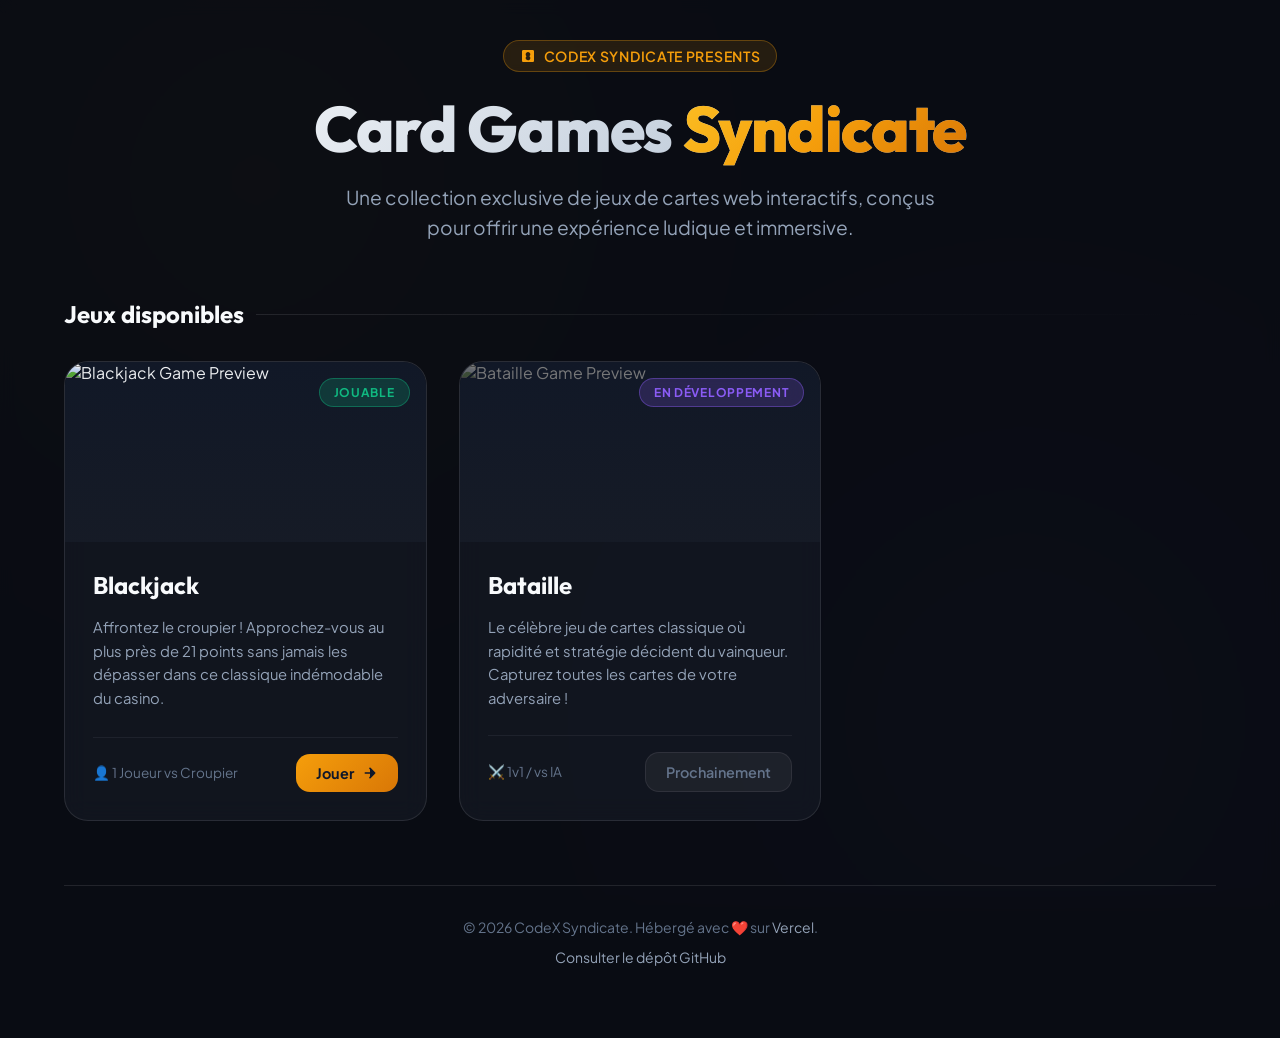
==== index.html @ cb8a07fa "Switch site hosting from Pages to Vercel Removes the GitHub Pages Jekyll deployment workflow and add" ====
<!DOCTYPE html>
<html lang="fr">

<head>
    <meta charset="UTF-8">
    <meta name="viewport" content="width=device-width, initial-scale=1.0">
    <title>Card Games Syndicate - Arcade de Jeux de Cartes</title>
    <meta name="description"
        content="Découvrez une collection de jeux de cartes captivants en ligne : Blackjack, Bataille, Orlog et plus encore. Jouez directement dans votre navigateur.">
    <meta name="theme-color" content="#0d1117">

    <!-- Google Fonts -->
    <link rel="preconnect" href="https://fonts.googleapis.com">
    <link rel="preconnect" href="https://fonts.gstatic.com" crossorigin>
    <link
        href="https://fonts.googleapis.com/css2?family=Outfit:wght@300;400;600;700;800&family=Plus+Jakarta+Sans:wght@400;500;600;700&display=swap"
        rel="stylesheet">

    <!-- Favicon -->
    <link rel="shortcut icon" href="images/blackjack.png" type="image/png">

    <style>
        :root {
            --bg-primary: #0a0d14;
            --bg-card: rgba(22, 27, 38, 0.65);
            --bg-card-hover: rgba(30, 38, 54, 0.85);
            --accent-gold: #f59e0b;
            --accent-gold-glow: rgba(245, 158, 11, 0.35);
            --accent-emerald: #10b981;
            --accent-purple: #8b5cf6;
            --accent-cyan: #06b6d4;
            --text-primary: #f8fafc;
            --text-secondary: #94a3b8;
            --text-muted: #64748b;
            --border-glass: rgba(255, 255, 255, 0.1);
            --border-highlight: rgba(245, 158, 11, 0.4);
            --radius-xl: 24px;
            --radius-md: 14px;
            --radius-sm: 8px;
            --font-title: 'Outfit', -apple-system, BlinkMacSystemFont, sans-serif;
            --font-body: 'Plus Jakarta Sans', -apple-system, BlinkMacSystemFont, sans-serif;
        }

        * {
            box-sizing: border-box;
            margin: 0;
            padding: 0;
        }

        body {
            background-color: var(--bg-primary);
            background-image:
                radial-gradient(circle at 20% 20%, rgba(245, 158, 11, 0.08) 0%, transparent 40%),
                radial-gradient(circle at 80% 80%, rgba(139, 92, 246, 0.08) 0%, transparent 40%),
                url('images/background.jpg');
            background-size: cover;
            background-position: center;
            background-attachment: fixed;
            color: var(--text-primary);
            font-family: var(--font-body);
            min-height: 100vh;
            display: flex;
            flex-direction: column;
            align-items: center;
            position: relative;
            overflow-x: hidden;
        }

        body::before {
            content: '';
            position: absolute;
            top: 0;
            left: 0;
            right: 0;
            bottom: 0;
            background: rgba(10, 13, 20, 0.82);
            backdrop-filter: blur(8px);
            -webkit-backdrop-filter: blur(8px);
            z-index: 0;
        }

        .container {
            width: 100%;
            max-width: 1200px;
            padding: 2.5rem 1.5rem;
            z-index: 1;
            display: flex;
            flex-direction: column;
            min-height: 100vh;
        }

        /* Header */
        header {
            text-align: center;
            margin-bottom: 3.5rem;
            animation: fadeInDown 0.8s ease-out;
        }

        .logo-badge {
            display: inline-flex;
            align-items: center;
            gap: 8px;
            padding: 6px 16px;
            background: rgba(245, 158, 11, 0.12);
            border: 1px solid rgba(245, 158, 11, 0.3);
            border-radius: 100px;
            color: var(--accent-gold);
            font-size: 0.875rem;
            font-weight: 600;
            letter-spacing: 0.05em;
            text-transform: uppercase;
            margin-bottom: 1.25rem;
            backdrop-filter: blur(4px);
        }

        .logo-badge svg {
            width: 16px;
            height: 16px;
            fill: currentColor;
        }

        h1 {
            font-family: var(--font-title);
            font-size: clamp(2.5rem, 5vw, 4rem);
            font-weight: 800;
            line-height: 1.15;
            background: linear-gradient(135deg, #ffffff 0%, #cbd5e1 50%, #94a3b8 100%);
            -webkit-background-clip: text;
            -webkit-text-fill-color: transparent;
            margin-bottom: 1rem;
            letter-spacing: -0.02em;
        }

        h1 span {
            background: linear-gradient(135deg, #fbbf24 0%, #f59e0b 50%, #d97706 100%);
            -webkit-background-clip: text;
            -webkit-text-fill-color: transparent;
        }

        .subtitle {
            color: var(--text-secondary);
            font-size: clamp(1rem, 2vw, 1.2rem);
            max-width: 600px;
            margin: 0 auto;
            line-height: 1.6;
        }

        /* Main Grid */
        main {
            flex: 1;
            display: flex;
            flex-direction: column;
            gap: 2rem;
        }

        .section-title {
            font-family: var(--font-title);
            font-size: 1.5rem;
            font-weight: 700;
            display: flex;
            align-items: center;
            gap: 12px;
            color: var(--text-primary);
        }

        .section-title::after {
            content: '';
            flex: 1;
            height: 1px;
            background: linear-gradient(90deg, var(--border-glass), transparent);
        }

        .games-grid {
            display: grid;
            grid-template-columns: repeat(auto-fill, minmax(320px, 1fr));
            gap: 2rem;
        }

        /* Game Card */
        .game-card {
            background: var(--bg-card);
            border: 1px solid var(--border-glass);
            border-radius: var(--radius-xl);
            overflow: hidden;
            display: flex;
            flex-direction: column;
            transition: all 0.4s cubic-bezier(0.16, 1, 0.3, 1);
            position: relative;
            backdrop-filter: blur(12px);
            -webkit-backdrop-filter: blur(12px);
            text-decoration: none;
            color: inherit;
        }

        .game-card.playable:hover {
            transform: translateY(-8px) scale(1.01);
            border-color: var(--border-highlight);
            box-shadow:
                0 20px 40px -15px rgba(0, 0, 0, 0.6),
                0 0 30px 0 var(--accent-gold-glow);
            background: var(--bg-card-hover);
        }

        .card-banner {
            height: 180px;
            position: relative;
            overflow: hidden;
            background: #111827;
            display: flex;
            align-items: center;
            justify-content: center;
        }

        .card-banner img {
            width: 100%;
            height: 100%;
            object-fit: cover;
            transition: transform 0.6s cubic-bezier(0.16, 1, 0.3, 1);
        }

        .game-card.playable:hover .card-banner img {
            transform: scale(1.08);
        }

        .card-banner-overlay {
            position: absolute;
            inset: 0;
            background: linear-gradient(180deg, transparent 0%, rgba(22, 27, 38, 0.95) 100%);
        }

        .badge-status {
            position: absolute;
            top: 16px;
            right: 16px;
            padding: 6px 14px;
            border-radius: 100px;
            font-size: 0.75rem;
            font-weight: 700;
            text-transform: uppercase;
            letter-spacing: 0.06em;
            z-index: 2;
            backdrop-filter: blur(8px);
        }

        .status-ready {
            background: rgba(16, 185, 129, 0.2);
            color: var(--accent-emerald);
            border: 1px solid rgba(16, 185, 129, 0.4);
        }

        .status-upcoming {
            background: rgba(139, 92, 246, 0.2);
            color: var(--accent-purple);
            border: 1px solid rgba(139, 92, 246, 0.4);
        }

        .card-content {
            padding: 1.75rem;
            display: flex;
            flex-direction: column;
            flex: 1;
            gap: 1rem;
        }

        .card-header-group {
            display: flex;
            justify-content: space-between;
            align-items: flex-start;
        }

        .game-title {
            font-family: var(--font-title);
            font-size: 1.5rem;
            font-weight: 700;
            color: var(--text-primary);
        }

        .game-desc {
            color: var(--text-secondary);
            font-size: 0.925rem;
            line-height: 1.6;
            flex: 1;
        }

        .card-footer {
            display: flex;
            align-items: center;
            justify-content: space-between;
            margin-top: 0.5rem;
            padding-top: 1rem;
            border-top: 1px solid rgba(255, 255, 255, 0.06);
        }

        .player-info {
            display: flex;
            align-items: center;
            gap: 6px;
            font-size: 0.85rem;
            color: var(--text-muted);
        }

        .btn-play {
            display: inline-flex;
            align-items: center;
            gap: 8px;
            padding: 10px 20px;
            background: linear-gradient(135deg, var(--accent-gold) 0%, #d97706 100%);
            color: #0f172a;
            font-weight: 700;
            font-size: 0.9rem;
            border-radius: var(--radius-md);
            border: none;
            cursor: pointer;
            transition: all 0.2s ease;
            text-decoration: none;
        }

        .btn-play svg {
            width: 16px;
            height: 16px;
            fill: currentColor;
            transition: transform 0.2s ease;
        }

        .game-card.playable:hover .btn-play svg {
            transform: translateX(4px);
        }

        .btn-disabled {
            display: inline-flex;
            align-items: center;
            gap: 8px;
            padding: 10px 20px;
            background: rgba(255, 255, 255, 0.05);
            color: var(--text-muted);
            font-weight: 600;
            font-size: 0.9rem;
            border-radius: var(--radius-md);
            border: 1px solid rgba(255, 255, 255, 0.08);
            cursor: not-allowed;
        }

        /* Footer */
        footer {
            margin-top: 4rem;
            text-align: center;
            padding: 2rem 0;
            border-top: 1px solid var(--border-glass);
            color: var(--text-muted);
            font-size: 0.875rem;
            display: flex;
            flex-direction: column;
            align-items: center;
            gap: 12px;
        }

        footer a {
            color: var(--text-secondary);
            text-decoration: none;
            transition: color 0.2s ease;
        }

        footer a:hover {
            color: var(--accent-gold);
        }

        /* Animations */
        @keyframes fadeInDown {
            from {
                opacity: 0;
                transform: translateY(-20px);
            }

            to {
                opacity: 1;
                transform: translateY(0);
            }
        }

        @keyframes fadeInUp {
            from {
                opacity: 0;
                transform: translateY(20px);
            }

            to {
                opacity: 1;
                transform: translateY(0);
            }
        }

        .games-grid {
            animation: fadeInUp 0.8s ease-out 0.2s backwards;
        }

        /* Responsive */
        @media (max-width: 640px) {
            .container {
                padding: 1.5rem 1rem;
            }

            .games-grid {
                grid-template-columns: 1fr;
            }
        }
    </style>
</head>

<body>
    <div class="container">
        <!-- Header -->
        <header>
            <div class="logo-badge">
                <svg viewBox="0 0 24 24">
                    <path
                        d="M19 3H5c-1.1 0-2 .9-2 2v14c0 1.1.9 2 2 2h14c1.1 0 2-.9 2-2V5c0-1.1-.9-2-2-2zm-7 3c1.93 0 3.5 1.57 3.5 3.5 0 1.12-.53 2.12-1.34 2.76.81.64 1.34 1.64 1.34 2.74 0 1.93-1.57 3.5-3.5 3.5S8.5 17.07 8.5 15.14c0-1.1.53-2.1 1.34-2.74-.81-.64-1.34-1.64-1.34-2.76C8.5 7.57 10.07 6 12 6z" />
                </svg>
                CodeX Syndicate Presents
            </div>
            <h1>Card Games <span>Syndicate</span></h1>
            <p class="subtitle">Une collection exclusive de jeux de cartes web interactifs, conçus pour offrir une
                expérience ludique et immersive.</p>
        </header>

        <!-- Main Content -->
        <main>
            <h2 class="section-title">Jeux disponibles</h2>

            <div class="games-grid">
                <!-- Blackjack Card -->
                <a href="Blackjack/index.html" class="game-card playable">
                    <div class="card-banner">
                        <img src="images/blackjack.png" alt="Blackjack Game Preview">
                        <div class="card-banner-overlay"></div>
                        <span class="badge-status status-ready">Jouable</span>
                    </div>
                    <div class="card-content">
                        <div class="card-header-group">
                            <h3 class="game-title">Blackjack</h3>
                        </div>
                        <p class="game-desc">Affrontez le croupier ! Approchez-vous au plus près de 21 points sans
                            jamais les dépasser dans ce classique indémodable du casino.</p>
                        <div class="card-footer">
                            <span class="player-info">
                                👤 1 Joueur vs Croupier
                            </span>
                            <span class="btn-play">
                                Jouer
                                <svg viewBox="0 0 24 24">
                                    <path d="M5 12h14M12 5l7 7-7 7" stroke="currentColor" stroke-width="2.5"
                                        stroke-linecap="round" stroke-linejoin="round" />
                                </svg>
                            </span>
                        </div>
                    </div>
                </a>

                <!-- Bataille Card (Prochainement) -->
                <div class="game-card">
                    <div class="card-banner">
                        <img src="images/background.jpg" alt="Bataille Game Preview"
                            style="filter: grayscale(0.6) brightness(0.5);">
                        <div class="card-banner-overlay"></div>
                        <span class="badge-status status-upcoming">En développement</span>
                    </div>
                    <div class="card-content">
                        <div class="card-header-group">
                            <h3 class="game-title">Bataille</h3>
                        </div>
                        <p class="game-desc">Le célèbre jeu de cartes classique où rapidité et stratégie décident du
                            vainqueur. Capturez toutes les cartes de votre adversaire !</p>
                        <div class="card-footer">
                            <span class="player-info">
                                ⚔️ 1v1 / vs IA
                            </span>
                            <span class="btn-disabled">
                                Prochainement
                            </span>
                        </div>
                    </div>
                </div>
            </div>
        </main>

        <!-- Footer -->
        <footer>
            <p>&copy; 2026 CodeX Syndicate. Hébergé avec ❤️ sur <a href="https://vercel.com" target="_blank"
                    rel="noopener">Vercel</a>.</p>
            <p><a href="https://github.com/Codex-Syndicate/Card_Games" target="_blank" rel="noopener">Consulter le dépôt
                    GitHub</a></p>
        </footer>
    </div>
</body>

</html>
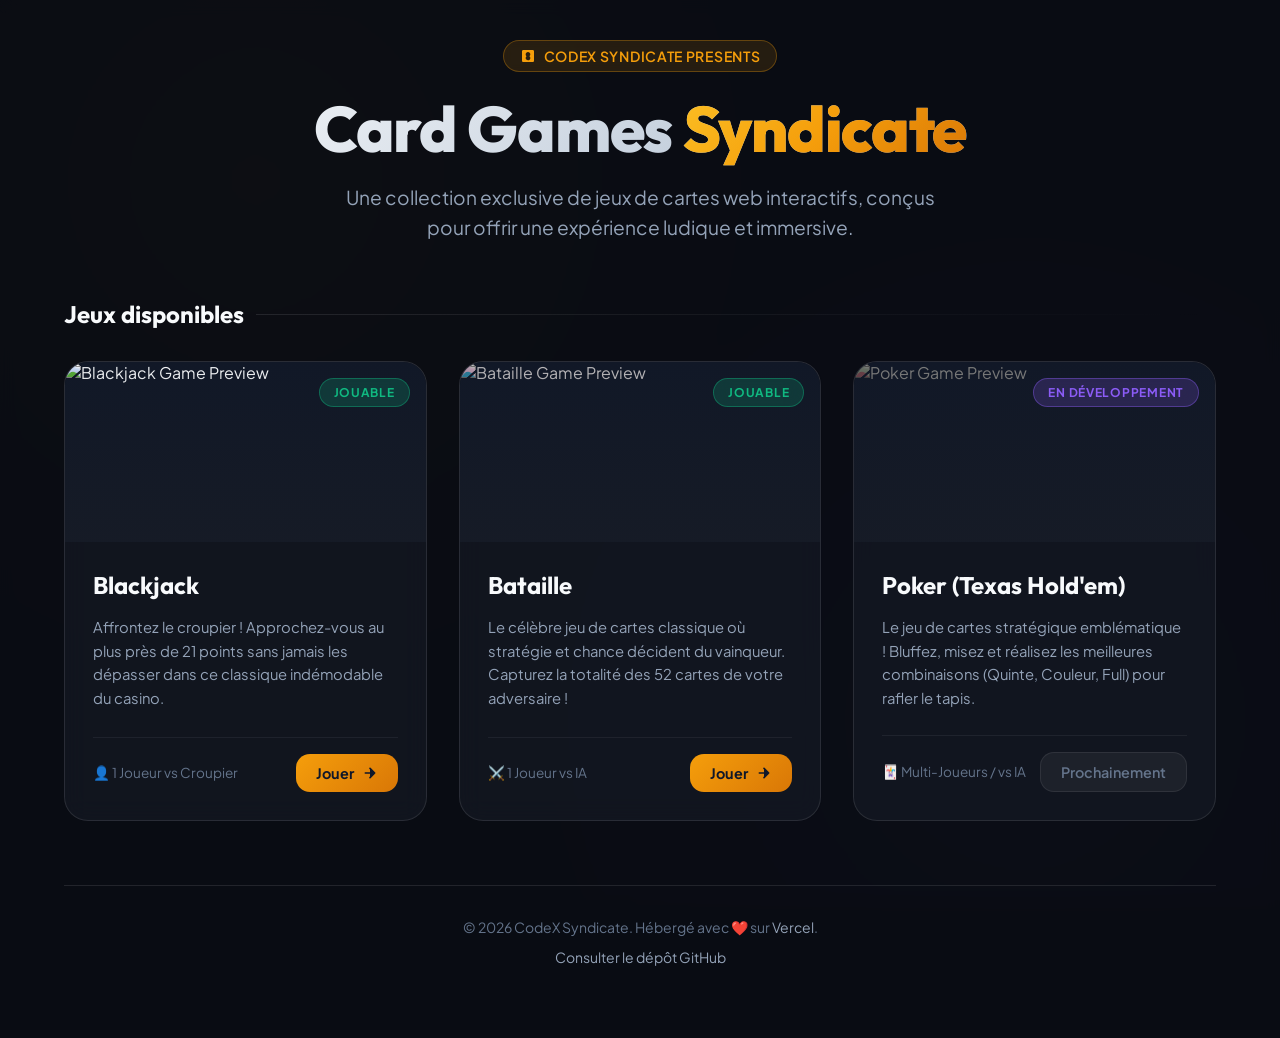
==== commit 1e7b6889: "feat: complete Bataille game with Blackjack luxury theme and add Poker card on home page" ====
--- a/index.html
+++ b/index.html
@@ -428,7 +428,7 @@
 
             <div class="games-grid">
                 <!-- Blackjack Card -->
-                <a href="Blackjack/index.html" class="game-card playable">
+                <a href="/Blackjack/index.html" class="game-card playable">
                     <div class="card-banner">
                         <img src="images/blackjack.png" alt="Blackjack Game Preview">
                         <div class="card-banner-overlay"></div>
@@ -455,23 +455,52 @@
                     </div>
                 </a>
 
-                <!-- Bataille Card (Prochainement) -->
+                <!-- Bataille Card (Jouable) -->
+                <a href="/Bataille/index.html" class="game-card playable">
+                    <div class="card-banner">
+                        <img src="images/background.jpg" alt="Bataille Game Preview"
+                            style="filter: hue-rotate(90deg) brightness(0.75);">
+                        <div class="card-banner-overlay"></div>
+                        <span class="badge-status status-ready">Jouable</span>
+                    </div>
+                    <div class="card-content">
+                        <div class="card-header-group">
+                            <h3 class="game-title">Bataille</h3>
+                        </div>
+                        <p class="game-desc">Le célèbre jeu de cartes classique où stratégie et chance décident du
+                            vainqueur. Capturez la totalité des 52 cartes de votre adversaire !</p>
+                        <div class="card-footer">
+                            <span class="player-info">
+                                ⚔️ 1 Joueur vs IA
+                            </span>
+                            <span class="btn-play">
+                                Jouer
+                                <svg viewBox="0 0 24 24">
+                                    <path d="M5 12h14M12 5l7 7-7 7" stroke="currentColor" stroke-width="2.5"
+                                        stroke-linecap="round" stroke-linejoin="round" />
+                                </svg>
+                            </span>
+                        </div>
+                    </div>
+                </a>
+
+                <!-- Poker Card (Prochainement) -->
                 <div class="game-card">
                     <div class="card-banner">
-                        <img src="images/background.jpg" alt="Bataille Game Preview"
-                            style="filter: grayscale(0.6) brightness(0.5);">
+                        <img src="images/background.jpg" alt="Poker Game Preview"
+                            style="filter: hue-rotate(240deg) grayscale(0.4) brightness(0.5);">
                         <div class="card-banner-overlay"></div>
                         <span class="badge-status status-upcoming">En développement</span>
                     </div>
                     <div class="card-content">
                         <div class="card-header-group">
-                            <h3 class="game-title">Bataille</h3>
+                            <h3 class="game-title">Poker (Texas Hold'em)</h3>
                         </div>
-                        <p class="game-desc">Le célèbre jeu de cartes classique où rapidité et stratégie décident du
-                            vainqueur. Capturez toutes les cartes de votre adversaire !</p>
+                        <p class="game-desc">Le jeu de cartes stratégique emblématique ! Bluffez, misez et réalisez les
+                            meilleures combinaisons (Quinte, Couleur, Full) pour rafler le tapis.</p>
                         <div class="card-footer">
                             <span class="player-info">
-                                ⚔️ 1v1 / vs IA
+                                🃏 Multi-Joueurs / vs IA
                             </span>
                             <span class="btn-disabled">
                                 Prochainement
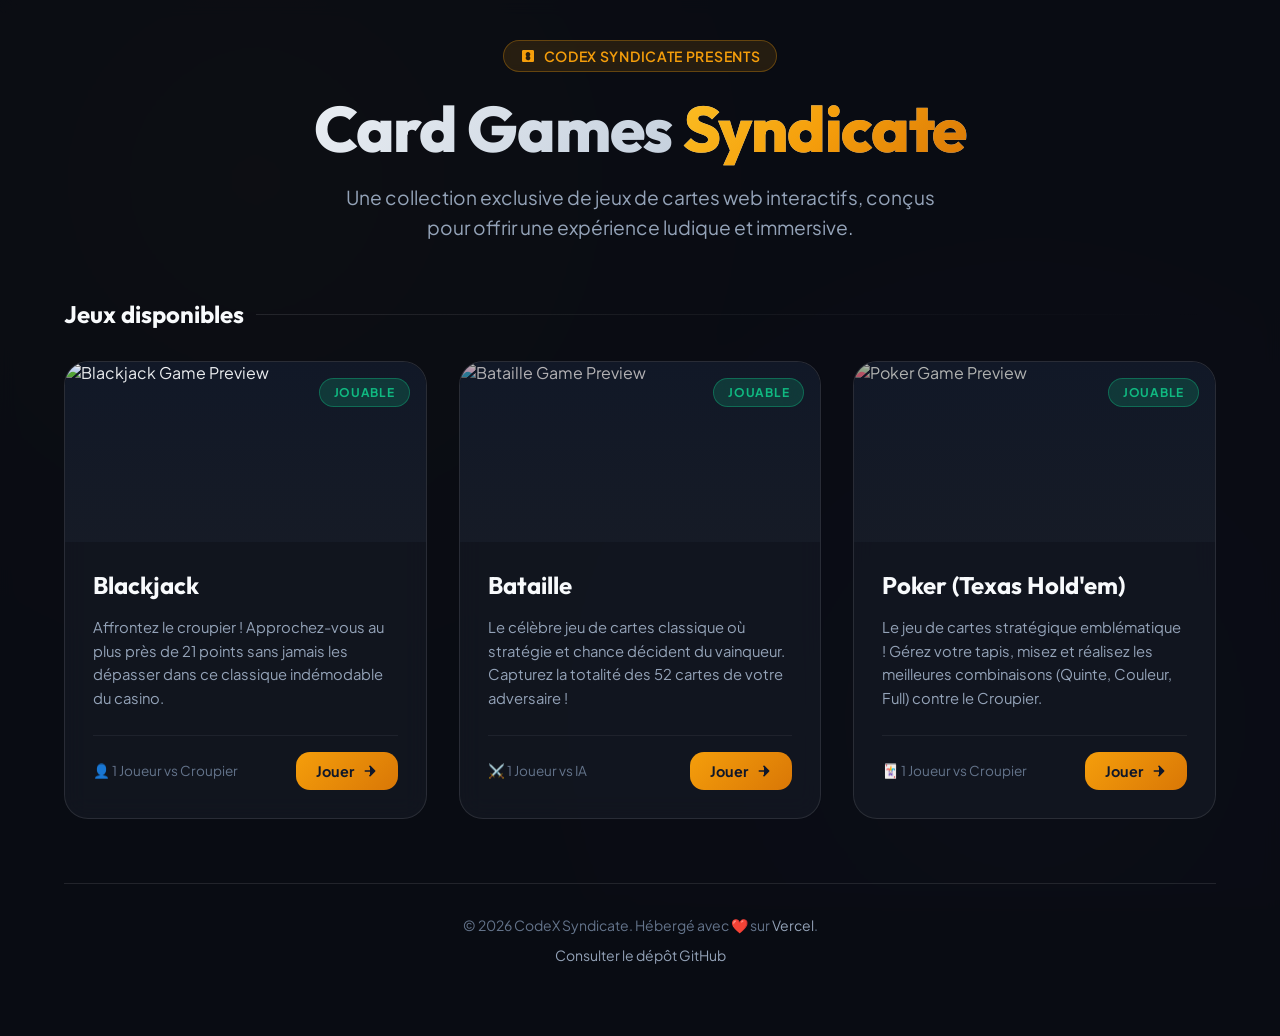
==== commit 9d532546: "feat: complete Texas Hold'em Poker game with 7-card evaluator and bankroll mechanics" ====
--- a/index.html
+++ b/index.html
@@ -484,30 +484,34 @@
                     </div>
                 </a>
 
-                <!-- Poker Card (Prochainement) -->
-                <div class="game-card">
+                <!-- Poker Card (Jouable) -->
+                <a href="/Poker/index.html" class="game-card playable">
                     <div class="card-banner">
                         <img src="images/background.jpg" alt="Poker Game Preview"
-                            style="filter: hue-rotate(240deg) grayscale(0.4) brightness(0.5);">
+                            style="filter: hue-rotate(240deg) brightness(0.75);">
                         <div class="card-banner-overlay"></div>
-                        <span class="badge-status status-upcoming">En développement</span>
+                        <span class="badge-status status-ready">Jouable</span>
                     </div>
                     <div class="card-content">
                         <div class="card-header-group">
                             <h3 class="game-title">Poker (Texas Hold'em)</h3>
                         </div>
-                        <p class="game-desc">Le jeu de cartes stratégique emblématique ! Bluffez, misez et réalisez les
-                            meilleures combinaisons (Quinte, Couleur, Full) pour rafler le tapis.</p>
+                        <p class="game-desc">Le jeu de cartes stratégique emblématique ! Gérez votre tapis, misez et réalisez les
+                            meilleures combinaisons (Quinte, Couleur, Full) contre le Croupier.</p>
                         <div class="card-footer">
                             <span class="player-info">
-                                🃏 Multi-Joueurs / vs IA
+                                🃏 1 Joueur vs Croupier
                             </span>
-                            <span class="btn-disabled">
-                                Prochainement
+                            <span class="btn-play">
+                                Jouer
+                                <svg viewBox="0 0 24 24">
+                                    <path d="M5 12h14M12 5l7 7-7 7" stroke="currentColor" stroke-width="2.5"
+                                        stroke-linecap="round" stroke-linejoin="round" />
+                                </svg>
                             </span>
                         </div>
                     </div>
-                </div>
+                </a>
             </div>
         </main>
 
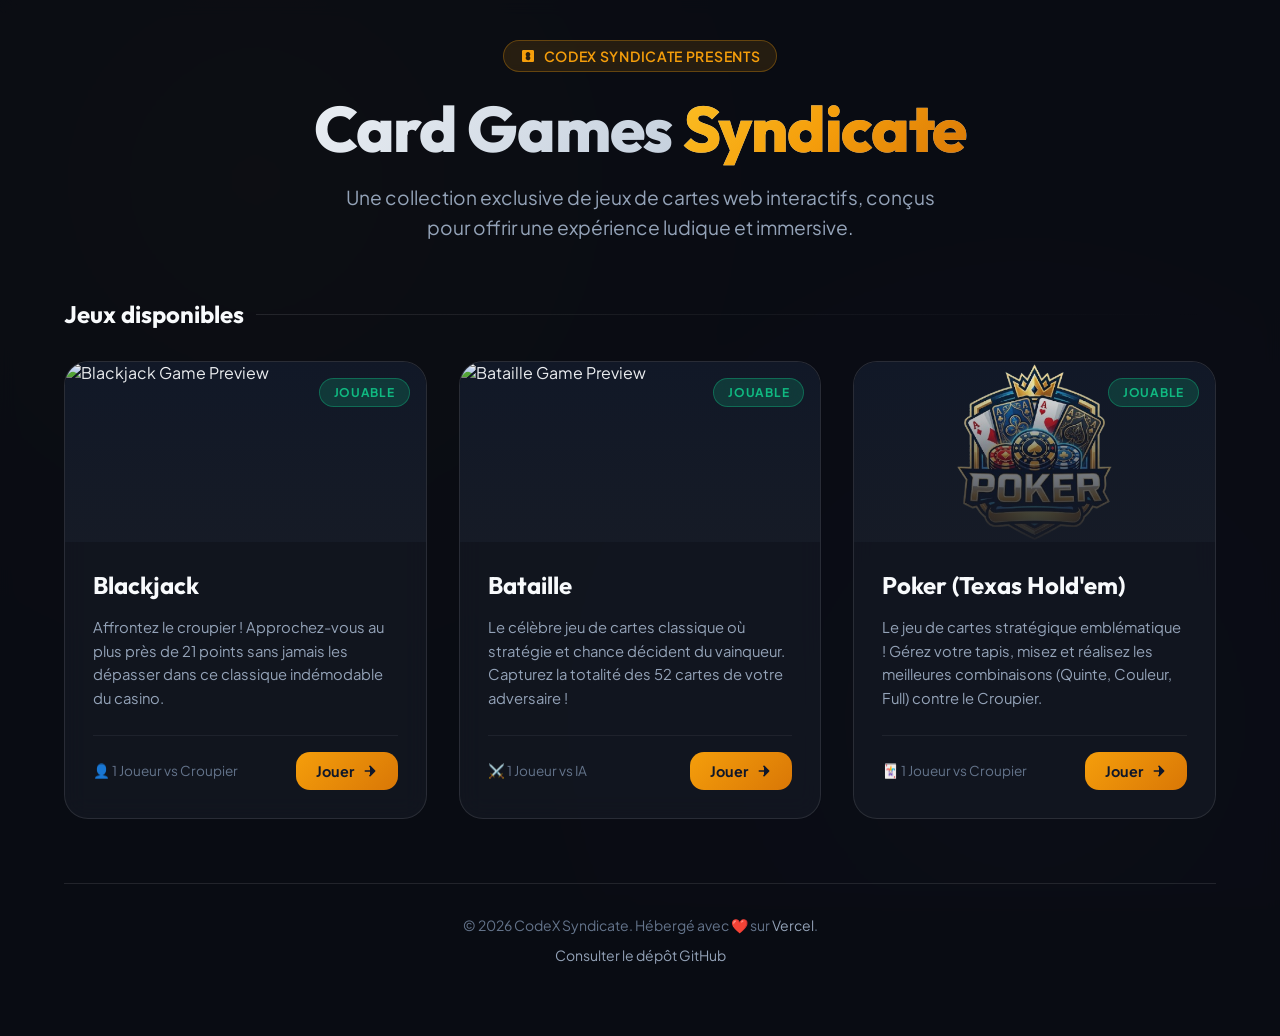
==== commit e769185d: "Update homepage game card preview images Adds a dedicated `images/poker.png` asset and updates the P" ====
--- a/index.html
+++ b/index.html
@@ -458,8 +458,7 @@
                 <!-- Bataille Card (Jouable) -->
                 <a href="/Bataille/index.html" class="game-card playable">
                     <div class="card-banner">
-                        <img src="images/background.jpg" alt="Bataille Game Preview"
-                            style="filter: hue-rotate(90deg) brightness(0.75);">
+                        <img src="images/background.jpg" alt="Bataille Game Preview">
                         <div class="card-banner-overlay"></div>
                         <span class="badge-status status-ready">Jouable</span>
                     </div>
@@ -487,8 +486,7 @@
                 <!-- Poker Card (Jouable) -->
                 <a href="/Poker/index.html" class="game-card playable">
                     <div class="card-banner">
-                        <img src="images/background.jpg" alt="Poker Game Preview"
-                            style="filter: hue-rotate(240deg) brightness(0.75);">
+                        <img src="images/poker.png" alt="Poker Game Preview">
                         <div class="card-banner-overlay"></div>
                         <span class="badge-status status-ready">Jouable</span>
                     </div>
@@ -496,7 +494,8 @@
                         <div class="card-header-group">
                             <h3 class="game-title">Poker (Texas Hold'em)</h3>
                         </div>
-                        <p class="game-desc">Le jeu de cartes stratégique emblématique ! Gérez votre tapis, misez et réalisez les
+                        <p class="game-desc">Le jeu de cartes stratégique emblématique ! Gérez votre tapis, misez et
+                            réalisez les
                             meilleures combinaisons (Quinte, Couleur, Full) contre le Croupier.</p>
                         <div class="card-footer">
                             <span class="player-info">
